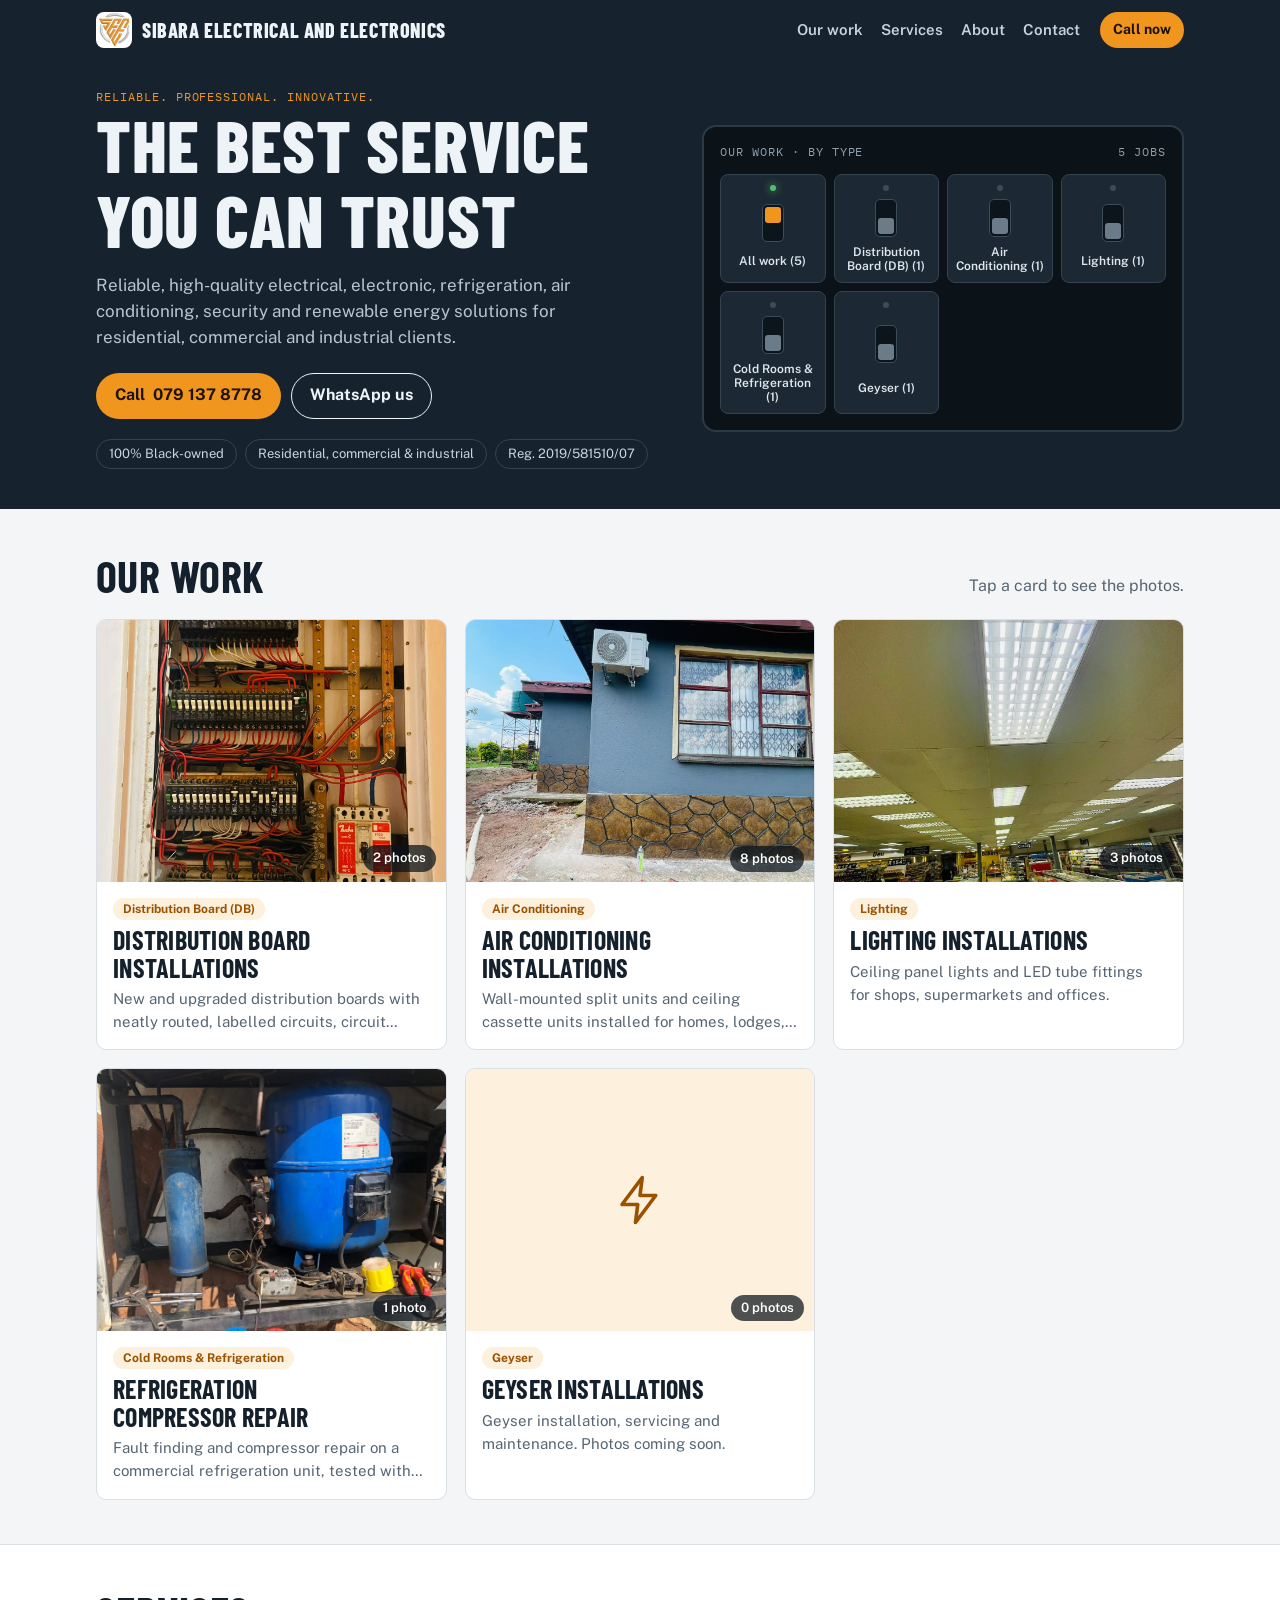
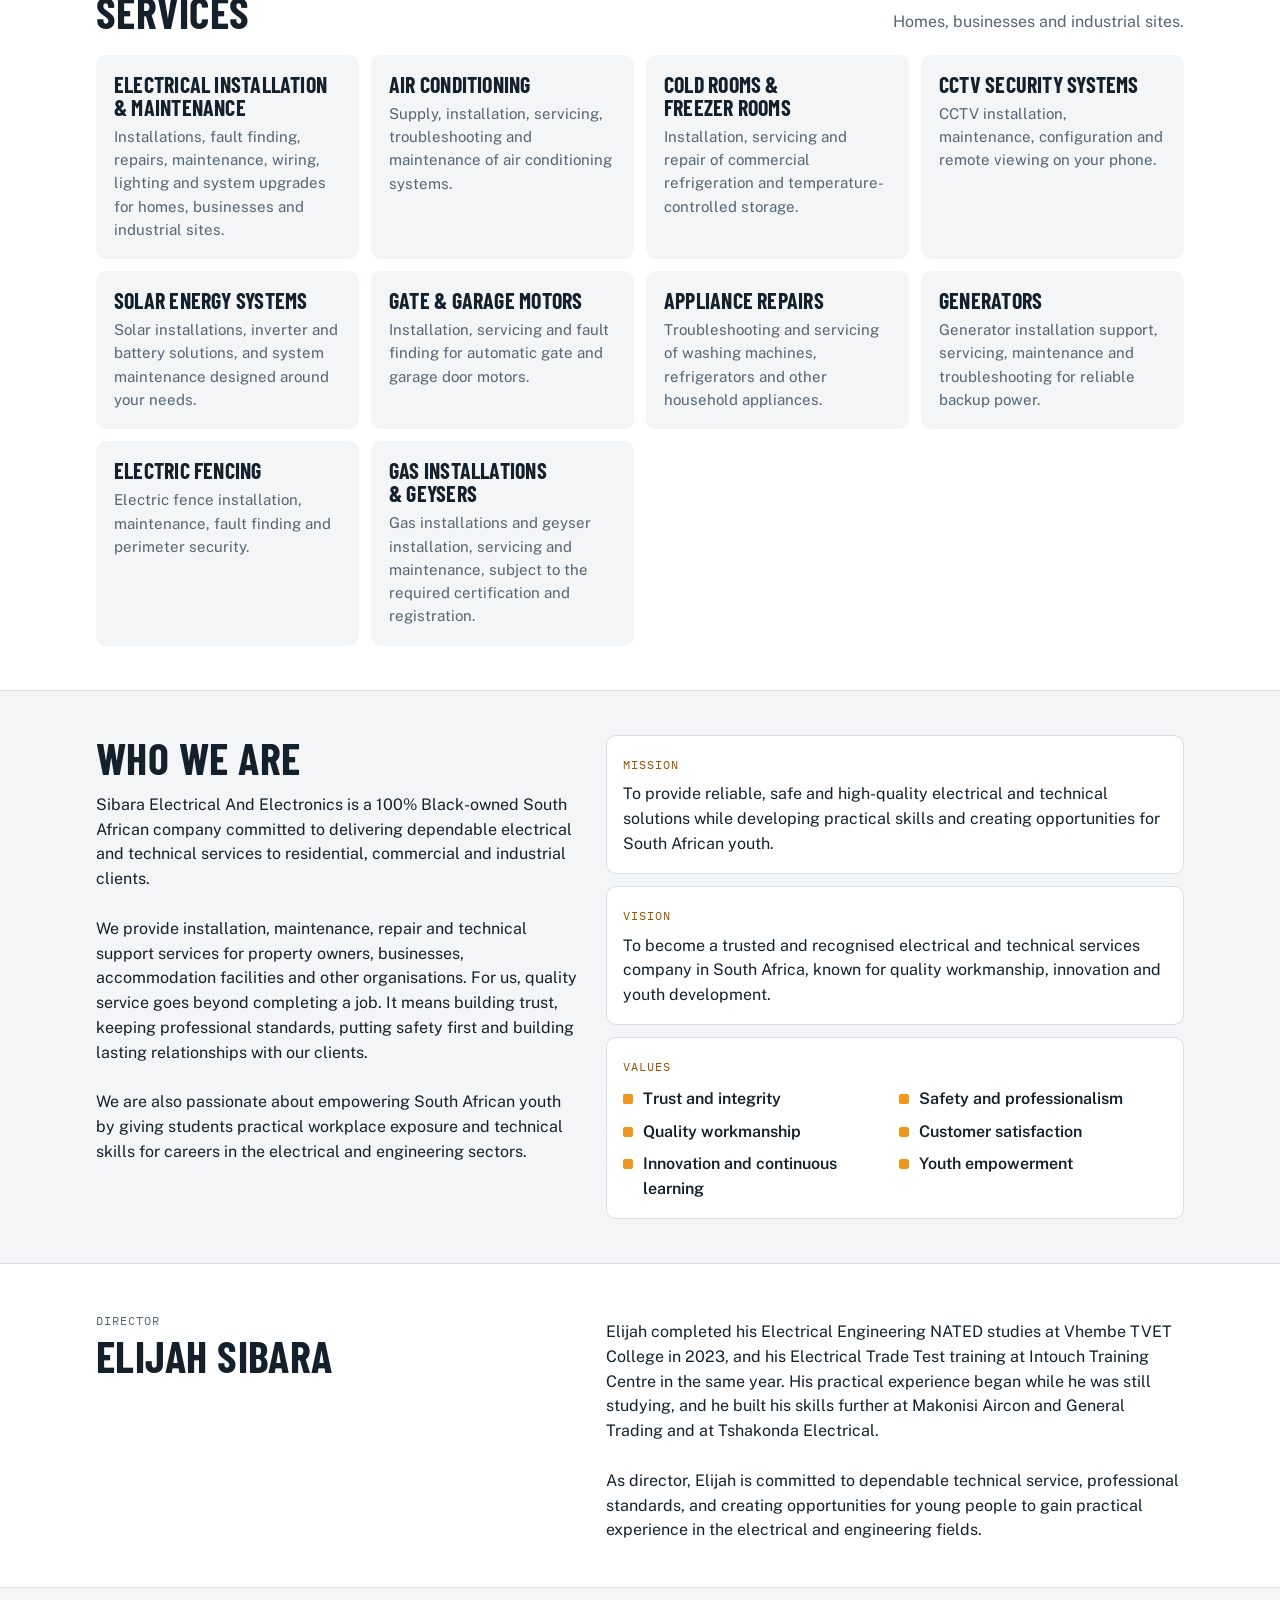
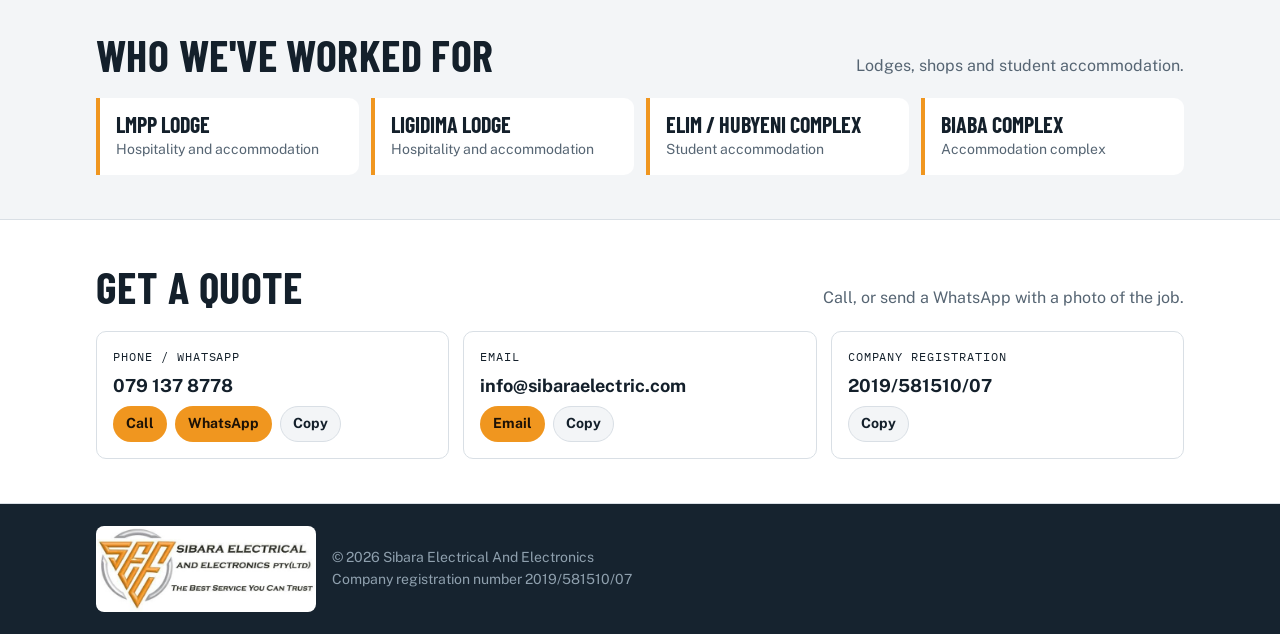
==== index.html @ 1192420d "Sibara Electrical website with phone editing via Pages CMS Co-Authored-By: Claude Opus 5.5 (1M conte" ====
<!doctype html>
<html lang="en">
<head>
<meta charset="utf-8">
<meta name="viewport" content="width=device-width,initial-scale=1,viewport-fit=cover">
<title>Sibara Electrical And Electronics</title>
<meta name="description" content="Electrical installations, air conditioning, cold rooms, CCTV, solar, gate motors, geysers and more. The best service you can trust.">
<link rel="icon" href="favicon.png">
<link rel="preconnect" href="https://fonts.googleapis.com">
<link rel="stylesheet" href="https://fonts.googleapis.com/css2?family=Barlow+Condensed:wght@600;700;800&family=Public+Sans:wght@400;500;600;700&family=IBM+Plex+Mono:wght@500&display=swap">
<link rel="stylesheet" href="site.css">
</head>
<body>
<header class="top"><div class="wrap">
  <a class="brand" href="#"><img class="emblem" src="images/emblem.png" alt="" width="36" height="36"><span data-b="name">Sibara Electrical And Electronics</span></a>
  <nav class="nav"><a href="#work">Our work</a><a href="#services">Services</a><a href="#about">About</a><a href="#contact">Contact</a></nav>
  <a class="btn btn-copper btn-sm" data-tel hidden>Call now</a>
</div></header>

<div class="hero"><div class="wrap">
  <div>
    <div class="label hero-kicker" data-b="tagline"></div>
    <h1 id="hero-title" data-b="slogan">The best service you can trust</h1>
    <p data-b="intro"></p>
    <div class="cta">
      <a class="btn btn-copper" data-tel hidden>Call <span data-b="phone"></span></a>
      <a class="btn btn-ghost" data-wa target="_blank" rel="noopener" hidden>WhatsApp us</a>
    </div>
    <ul class="chips" id="highlights"></ul>
  </div>
  <div class="board" aria-label="Filter our work by type">
    <div class="label"><span>Our work · by type</span><span id="board-count"></span></div>
    <div class="breakers" id="breakers"></div>
  </div>
</div></div>

<section class="block" id="work"><div class="wrap">
  <div class="sec-head"><h2>Our work</h2><p>Tap a card to see the photos.</p></div>
  <div class="grid" id="cards"><div class="empty">Loading our work...</div></div>
</div></section>

<section class="block alt" id="services"><div class="wrap">
  <div class="sec-head"><h2>Services</h2><p>Homes, businesses and industrial sites.</p></div>
  <div class="services" id="services-list"></div>
</div></section>

<section class="block" id="about"><div class="wrap two">
  <div>
    <h2 class="h2">Who we are</h2>
    <p class="prose" data-b="about"></p>
  </div>
  <div class="stack">
    <div class="panel"><span class="label">Mission</span><p data-b="mission"></p></div>
    <div class="panel"><span class="label">Vision</span><p data-b="vision"></p></div>
    <div class="panel"><span class="label">Values</span><ul class="checks" id="values"></ul></div>
  </div>
</div></section>

<section class="block alt" id="director"><div class="wrap two">
  <div>
    <span class="label muted" id="dir-role"></span>
    <h2 class="h2" id="dir-name"></h2>
  </div>
  <p class="prose" id="dir-bio"></p>
</div></section>

<section class="block" id="clients"><div class="wrap">
  <div class="sec-head"><h2>Who we've worked for</h2><p>Lodges, shops and student accommodation.</p></div>
  <div class="clients" id="clients-list"></div>
</div></section>

<section class="block alt" id="contact"><div class="wrap">
  <div class="sec-head"><h2>Get a quote</h2><p>Call, or send a WhatsApp with a photo of the job.</p></div>
  <div class="contact" id="contact-cards"></div>
</div></section>

<footer><div class="wrap foot">
  <img src="images/logo.jpg" alt="Sibara Electrical And Electronics (Pty) Ltd logo" class="foot-logo">
  <div>© <span id="yr"></span> <span data-b="name"></span><br><span id="reg"></span></div>
</div></footer>

<div class="callbar" hidden><a class="btn btn-copper" data-tel hidden>Call</a><a class="btn btn-ghost" data-wa target="_blank" rel="noopener" hidden>WhatsApp</a></div>

<div class="sheet" id="detail" hidden role="dialog" aria-modal="true" aria-labelledby="d-title">
  <div class="sheet-top"><div class="wrap"><h2 id="d-title"></h2><button class="x" data-close aria-label="Close">×</button></div></div>
  <div class="wrap" style="padding-top:18px">
    <span class="pill" id="d-type"></span>
    <div class="detail-desc" id="d-desc"></div>
    <div class="photos" id="d-photos"></div>
  </div>
</div>

<div class="lightbox" id="lightbox" hidden role="dialog" aria-modal="true" aria-label="Photo viewer">
  <div class="bar"><span class="label" id="lb-count"></span><button class="x" id="lb-close" aria-label="Close photo">×</button></div>
  <div class="stage" id="lb-stage"><img id="lb-img" alt=""></div>
  <div class="nav-lb"><button class="btn btn-ghost" id="lb-prev">‹ Previous</button><button class="btn btn-ghost" id="lb-next">Next ›</button></div>
</div>
<script src="site.js"></script>
</body>
</html>
---- site.css ----
/* Sibara Electrical site styles. Colours and fonts are the tokens in :root. */
/* Layout: sticky call bar, breaker-panel hero, filterable grid of work cards, full-screen sheets for each card and for the editor. */
:root{
  --bg:#f3f5f7; --surface:#ffffff; --ink:#14202b; --muted:#566573; --line:#d9dfe5;
  --panel:#16232f; --panel-ink:#eef3f7; --copper:#f0961f; --copper-ink:#1d1206; --copper-soft:#fdf0dc; --copper-text:#9a5200;
  --live:#2f8f4e; --danger:#b3261e; --shade:rgba(10,18,26,.72);
  --f-display:"Barlow Condensed","Arial Narrow",system-ui,sans-serif;
  --f-body:"Public Sans",system-ui,-apple-system,"Segoe UI",sans-serif;
  --f-mono:"IBM Plex Mono",ui-monospace,Menlo,Consolas,monospace;
  --r:10px;
}
@media (prefers-color-scheme: dark){:root:not([data-theme="light"]){
  --bg:#0f161d; --surface:#17212b; --ink:#e7edf2; --muted:#9aa8b5; --line:#2a3743;
  --panel:#0a1016; --panel-ink:#eef3f7; --copper:#f5a33a; --copper-ink:#1d1206; --copper-soft:#3a2a16; --copper-text:#f5b55c;
  --live:#4fbf73; --danger:#f2867d; --shade:rgba(0,0,0,.8); color-scheme:dark}}
:root[data-theme="dark"]{
  --bg:#0f161d; --surface:#17212b; --ink:#e7edf2; --muted:#9aa8b5; --line:#2a3743;
  --panel:#0a1016; --panel-ink:#eef3f7; --copper:#f5a33a; --copper-ink:#1d1206; --copper-soft:#3a2a16; --copper-text:#f5b55c;
  --live:#4fbf73; --danger:#f2867d; --shade:rgba(0,0,0,.8); color-scheme:dark}
*{box-sizing:border-box}
html{color-scheme:light}
body{margin:0}
img{max-width:100%}
[hidden]{display:none!important}
body{background:var(--bg);color:var(--ink);font:16px/1.55 var(--f-body)}
body::before{content:"";position:fixed;inset:0 0 auto;height:env(safe-area-inset-top,0px);z-index:30;background:var(--panel)}
.wrap{max-width:1120px;margin:0 auto;padding-left:max(16px,env(safe-area-inset-left,0px));padding-right:max(16px,env(safe-area-inset-right,0px))}
h1,h2,h3{font-family:var(--f-display);text-wrap:balance;margin:0;line-height:1.05;letter-spacing:.01em}
button,input,textarea,select{font:inherit;color:inherit}
button{cursor:pointer}
:focus-visible{outline:3px solid var(--copper);outline-offset:2px}
.btn{display:inline-flex;align-items:center;justify-content:center;gap:8px;min-height:46px;padding:0 18px;border-radius:999px;border:1.5px solid transparent;font-weight:700;text-decoration:none;white-space:nowrap}
.btn-copper{background:var(--copper);color:var(--copper-ink)}
.btn-ghost{background:transparent;border-color:currentColor}
.btn-quiet{background:var(--bg);border-color:var(--line);color:var(--ink)}
.btn-sm{min-height:36px;padding:0 12px;font-size:14px}
.btn[disabled]{opacity:.5;cursor:default}
.label{font-family:var(--f-mono);font-size:12px;letter-spacing:.08em;text-transform:uppercase}

/* top bar */
.top{position:sticky;top:env(safe-area-inset-top,0px);z-index:20;background:var(--panel);color:var(--panel-ink)}
.top .wrap{display:flex;align-items:center;gap:12px;min-height:60px}
.brand{display:flex;align-items:center;gap:10px;font-family:var(--f-display);font-weight:800;font-size:24px;text-transform:uppercase;letter-spacing:.03em;min-width:0}
.brand span{overflow:hidden;text-overflow:ellipsis;white-space:nowrap}
.brand{color:inherit;text-decoration:none;font-size:20px}
.emblem{flex:none;width:36px;height:36px;border-radius:8px;background:#fff}
.nav{display:flex;gap:18px;margin-left:auto}
.nav a{color:#c9d4dd;text-decoration:none;font-weight:600;font-size:15px}
.nav a:hover{color:var(--copper)}
.top .btn{margin-left:8px}

/* hero */
.hero{background:var(--panel);color:var(--panel-ink);padding-block:28px 40px}
.hero .wrap{display:grid;gap:28px;grid-template-columns:1.2fr 1fr;align-items:center}
.hero h1{font-size:clamp(40px,8vw,72px);font-weight:800;text-transform:uppercase}
.hero-kicker{color:var(--copper)}
.chips{list-style:none;padding:0;margin:20px 0 0;display:flex;flex-wrap:wrap;gap:8px}
.chips li{border:1px solid #33434f;border-radius:999px;padding:4px 12px;font-size:13px;color:#c9d4dd}
.hero p{max-width:52ch;color:#b9c6d1;margin:14px 0 22px;font-size:17px}
.cta{display:flex;flex-wrap:wrap;gap:10px}
.cta .btn-ghost{color:var(--panel-ink)}
.contact-line{margin-top:16px;display:flex;flex-wrap:wrap;gap:8px 18px;color:#b9c6d1;font-size:15px}
.contact-line b{color:var(--panel-ink);font-weight:600;user-select:all}
/* breaker strip: the filter control */
.board{background:#0b1218;border:2px solid #2b3a47;border-radius:14px;padding:16px;min-width:0}
.board .label{color:#8fa0ae;display:flex;justify-content:space-between;margin-bottom:12px}
.breakers{display:grid;grid-template-columns:repeat(auto-fill,minmax(84px,1fr));gap:8px}
.breaker{background:#1c2833;border:1px solid #33434f;border-radius:8px;padding:10px 6px 8px;color:#dfe7ee;text-align:center;display:grid;gap:8px;justify-items:center;min-width:0}
.breaker .toggle{width:22px;height:38px;border-radius:5px;background:#0d151c;position:relative;border:1px solid #3c4d5a}
.breaker .toggle::after{content:"";position:absolute;left:2px;right:2px;height:16px;border-radius:3px;background:#6b7b88;bottom:2px;transition:bottom .15s}
.breaker[aria-pressed="true"] .toggle::after{bottom:18px;background:var(--copper)}
.breaker small{font-size:12px;line-height:1.2;font-weight:600;overflow-wrap:anywhere}
.breaker .dot{width:6px;height:6px;border-radius:50%;background:#3c4d5a}
.breaker[aria-pressed="true"] .dot{background:#4fbf73;box-shadow:0 0 8px #4fbf73}

/* sections */
section.block{padding-block:44px}
.sec-head{display:flex;flex-wrap:wrap;align-items:end;justify-content:space-between;gap:10px;margin-bottom:20px}
.sec-head h2{font-size:clamp(32px,5vw,44px);text-transform:uppercase}
.sec-head p{margin:0;color:var(--muted)}
.grid{display:grid;grid-template-columns:repeat(auto-fill,minmax(260px,1fr));gap:18px}
.card{background:var(--surface);border:1px solid var(--line);border-radius:var(--r);overflow:hidden;display:flex;flex-direction:column;text-align:left;padding:0;color:inherit;transition:transform .15s,box-shadow .15s}
.card:hover{transform:translateY(-2px);box-shadow:0 10px 24px rgba(0,0,0,.12)}
.thumb{aspect-ratio:4/3;width:100%;max-width:100%;background:var(--copper-soft);position:relative;overflow:hidden}
.thumb img{width:100%;height:100%;object-fit:cover;display:block}
.thumb .ph{position:absolute;inset:0;display:grid;place-items:center;color:var(--copper-text)}
.count{position:absolute;right:10px;bottom:10px;background:var(--shade);color:#fff;border-radius:999px;padding:3px 10px;font-size:13px;font-weight:600}
.card-body{padding:16px;display:grid;gap:6px;min-width:0}
.pill{justify-self:start;background:var(--copper-soft);color:var(--copper-text);border-radius:999px;padding:2px 10px;font-size:12px;font-weight:700}
.card h3{font-size:26px;text-transform:uppercase}
.card p{margin:0;color:var(--muted);font-size:15px;display:-webkit-box;-webkit-line-clamp:2;-webkit-box-orient:vertical;overflow:hidden}
.empty{border:2px dashed var(--line);border-radius:var(--r);padding:28px;text-align:center;color:var(--muted)}

.alt{background:var(--surface);border-block:1px solid var(--line)}
.two{display:grid;grid-template-columns:1fr 1.2fr;gap:28px;align-items:start}
.h2{font-size:clamp(32px,5vw,44px);text-transform:uppercase}
.prose{max-width:62ch;margin:12px 0 0;white-space:pre-line}
.muted{color:var(--muted)}
.stack{display:grid;gap:12px}
.panel{background:var(--surface);border:1px solid var(--line);border-radius:var(--r);padding:16px}
.panel p{margin:6px 0 0}
.panel .label{color:var(--copper-text)}
.checks{list-style:none;padding:0;margin:8px 0 0;display:grid;grid-template-columns:repeat(auto-fit,minmax(200px,1fr));gap:8px}
.checks li{display:flex;gap:10px;align-items:flex-start;font-weight:600}
.checks li::before{content:"";flex:none;width:10px;height:10px;margin-top:7px;border-radius:2px;background:var(--copper)}
.services{display:grid;grid-template-columns:repeat(auto-fill,minmax(250px,1fr));gap:12px}
.svc{background:var(--bg);border-radius:var(--r);padding:18px;display:grid;gap:6px;align-content:start}
.svc h3{font-size:22px;text-transform:uppercase}
.svc p{margin:0;color:var(--muted);font-size:15px}
.svc .label{color:var(--copper-text)}
.clients{display:grid;grid-template-columns:repeat(auto-fill,minmax(220px,1fr));gap:12px}
.client{border-left:4px solid var(--copper);background:var(--surface);padding:14px 16px;border-radius:0 var(--r) var(--r) 0}
.client b{display:block;font-family:var(--f-display);font-size:22px;text-transform:uppercase;line-height:1.1}
.client span{color:var(--muted);font-size:14px}
.foot{display:flex;flex-wrap:wrap;align-items:center;gap:16px}
.foot-logo{width:220px;border-radius:8px;background:#fff}
.contact{display:grid;grid-template-columns:repeat(auto-fit,minmax(220px,1fr));gap:14px}
.ci{background:var(--surface);border:1px solid var(--line);border-radius:var(--r);padding:16px;display:grid;gap:6px;min-width:0}
.ci .v{font-weight:700;font-size:18px;overflow-wrap:anywhere;user-select:all}
.ci .row{display:flex;gap:8px;flex-wrap:wrap}
footer{background:var(--panel);color:#8fa0ae;padding-block:22px;font-size:14px}
.callbar{position:fixed;left:0;right:0;bottom:0;z-index:25;display:none;gap:8px;background:var(--panel);padding:10px max(16px,env(safe-area-inset-right,0px)) calc(10px + env(safe-area-inset-bottom,0px)) max(16px,env(safe-area-inset-left,0px))}
.callbar .btn{flex:1}
.callbar .btn-ghost{color:var(--panel-ink)}

/* sheets */
.sheet{position:fixed;inset:0;z-index:40;background:var(--bg);overflow-y:auto;overscroll-behavior:contain;padding-bottom:calc(90px + env(safe-area-inset-bottom,0px))}
.sheet-top{position:sticky;top:0;z-index:2;background:var(--panel);color:var(--panel-ink);padding-top:env(safe-area-inset-top,0px)}
.sheet-top .wrap{display:flex;align-items:center;gap:10px;min-height:58px}
.sheet-top h2{font-size:24px;text-transform:uppercase;min-width:0;overflow:hidden;text-overflow:ellipsis;white-space:nowrap;flex:1}
.x{flex:none;width:42px;height:42px;border-radius:50%;border:1px solid #3c4d5a;background:transparent;color:var(--panel-ink);font-size:22px;line-height:1}
.detail-desc{white-space:pre-line;max-width:65ch;margin:14px 0 22px}
.photos{display:grid;grid-template-columns:repeat(auto-fill,minmax(150px,1fr));gap:8px}
.photos button{padding:0;border:0;border-radius:8px;overflow:hidden;aspect-ratio:1;background:var(--copper-soft)}
.photos img{width:100%;height:100%;object-fit:cover;display:block}
.lightbox{position:fixed;inset:0;z-index:60;background:#05090c;display:grid;grid-template-rows:auto 1fr auto;color:#fff}
.lightbox .bar{display:flex;align-items:center;justify-content:space-between;padding:calc(10px + env(safe-area-inset-top,0px)) max(16px,env(safe-area-inset-right,0px)) 10px max(16px,env(safe-area-inset-left,0px))}
.lightbox .stage{display:grid;place-items:center;min-height:0;padding:0 8px;touch-action:pan-y}
.lightbox img{max-height:100%;max-width:100%;object-fit:contain}
.lightbox .nav-lb{display:flex;justify-content:center;gap:12px;padding:10px 16px calc(14px + env(safe-area-inset-bottom,0px))}
.lightbox .x{border-color:#555;color:#fff}
.lightbox .btn-ghost{color:#fff}

@media (max-width:760px){
  .hero .wrap,.two{grid-template-columns:1fr}
  .nav{display:none}
  .top .btn{display:none}
  .callbar{display:flex}
  body{padding-bottom:70px}
  .hero{padding-block:22px 30px}
}
@media (prefers-reduced-motion:reduce){*{transition:none!important}}
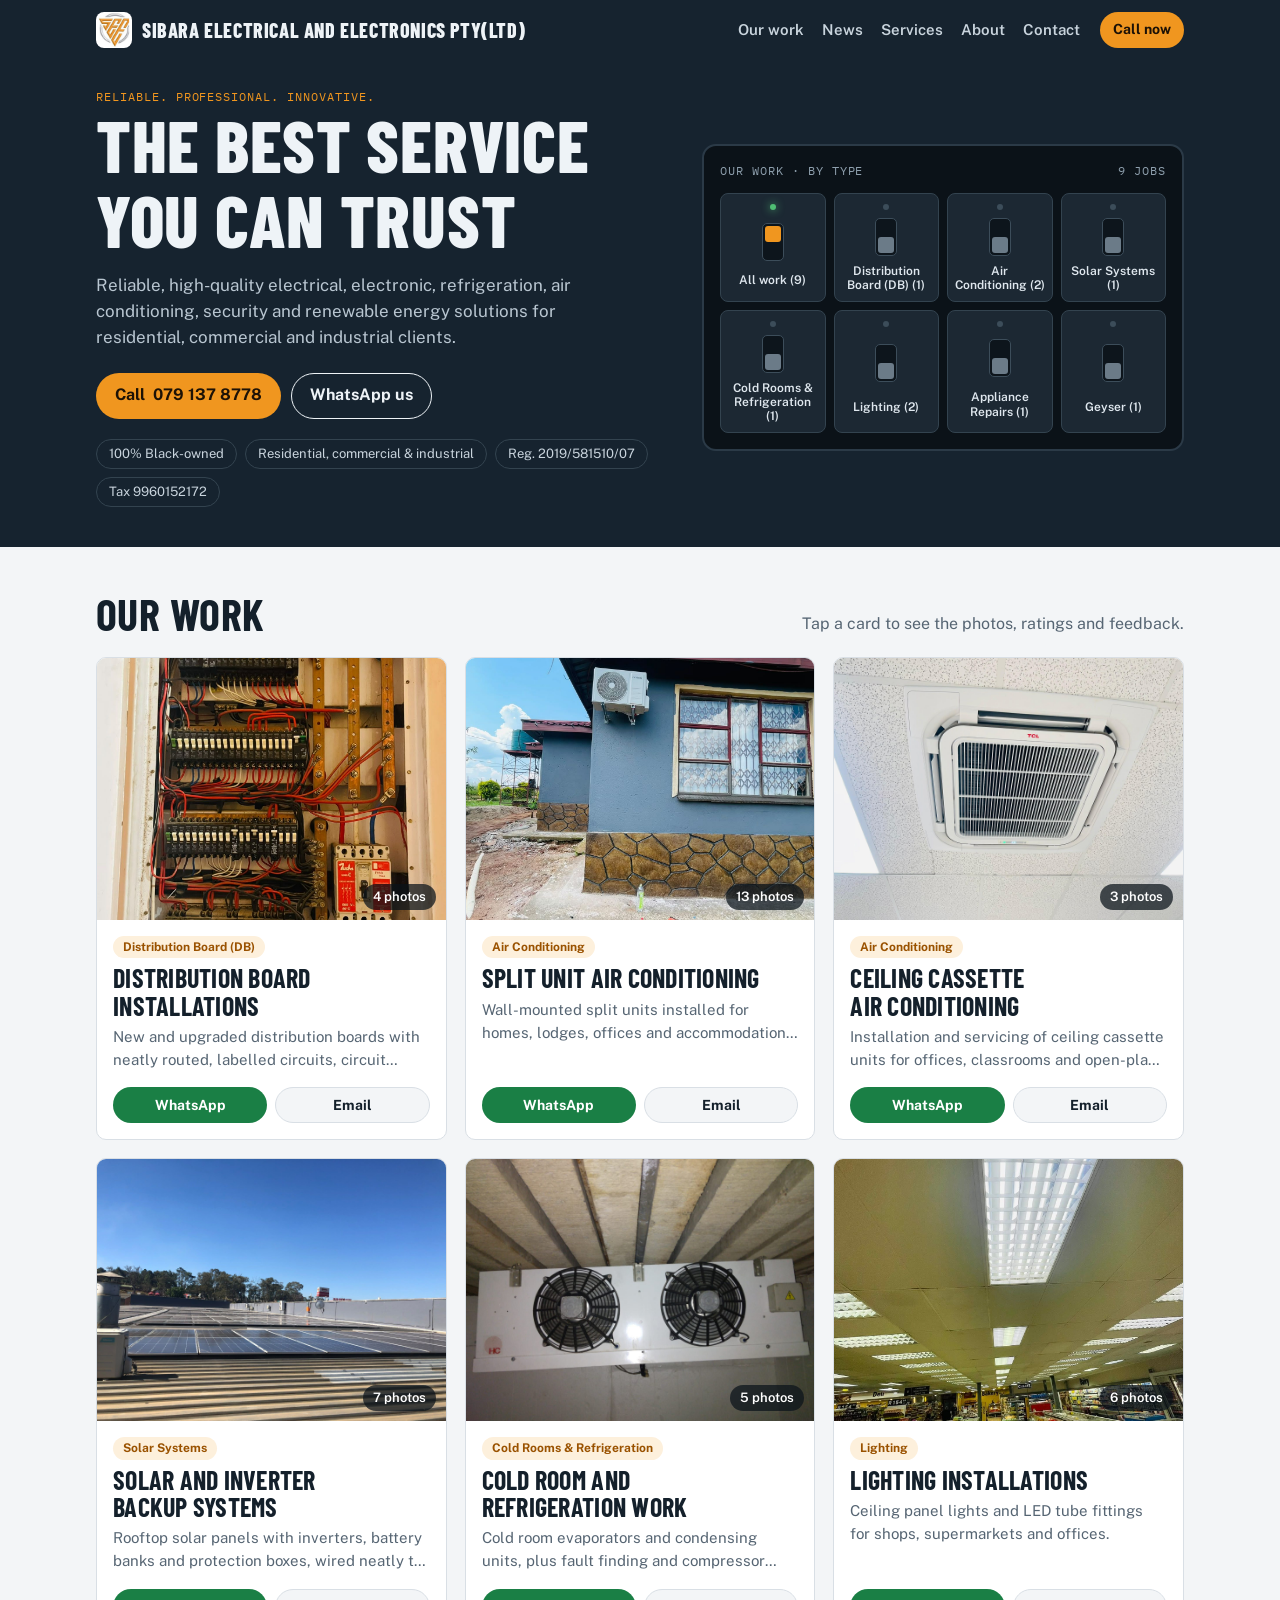
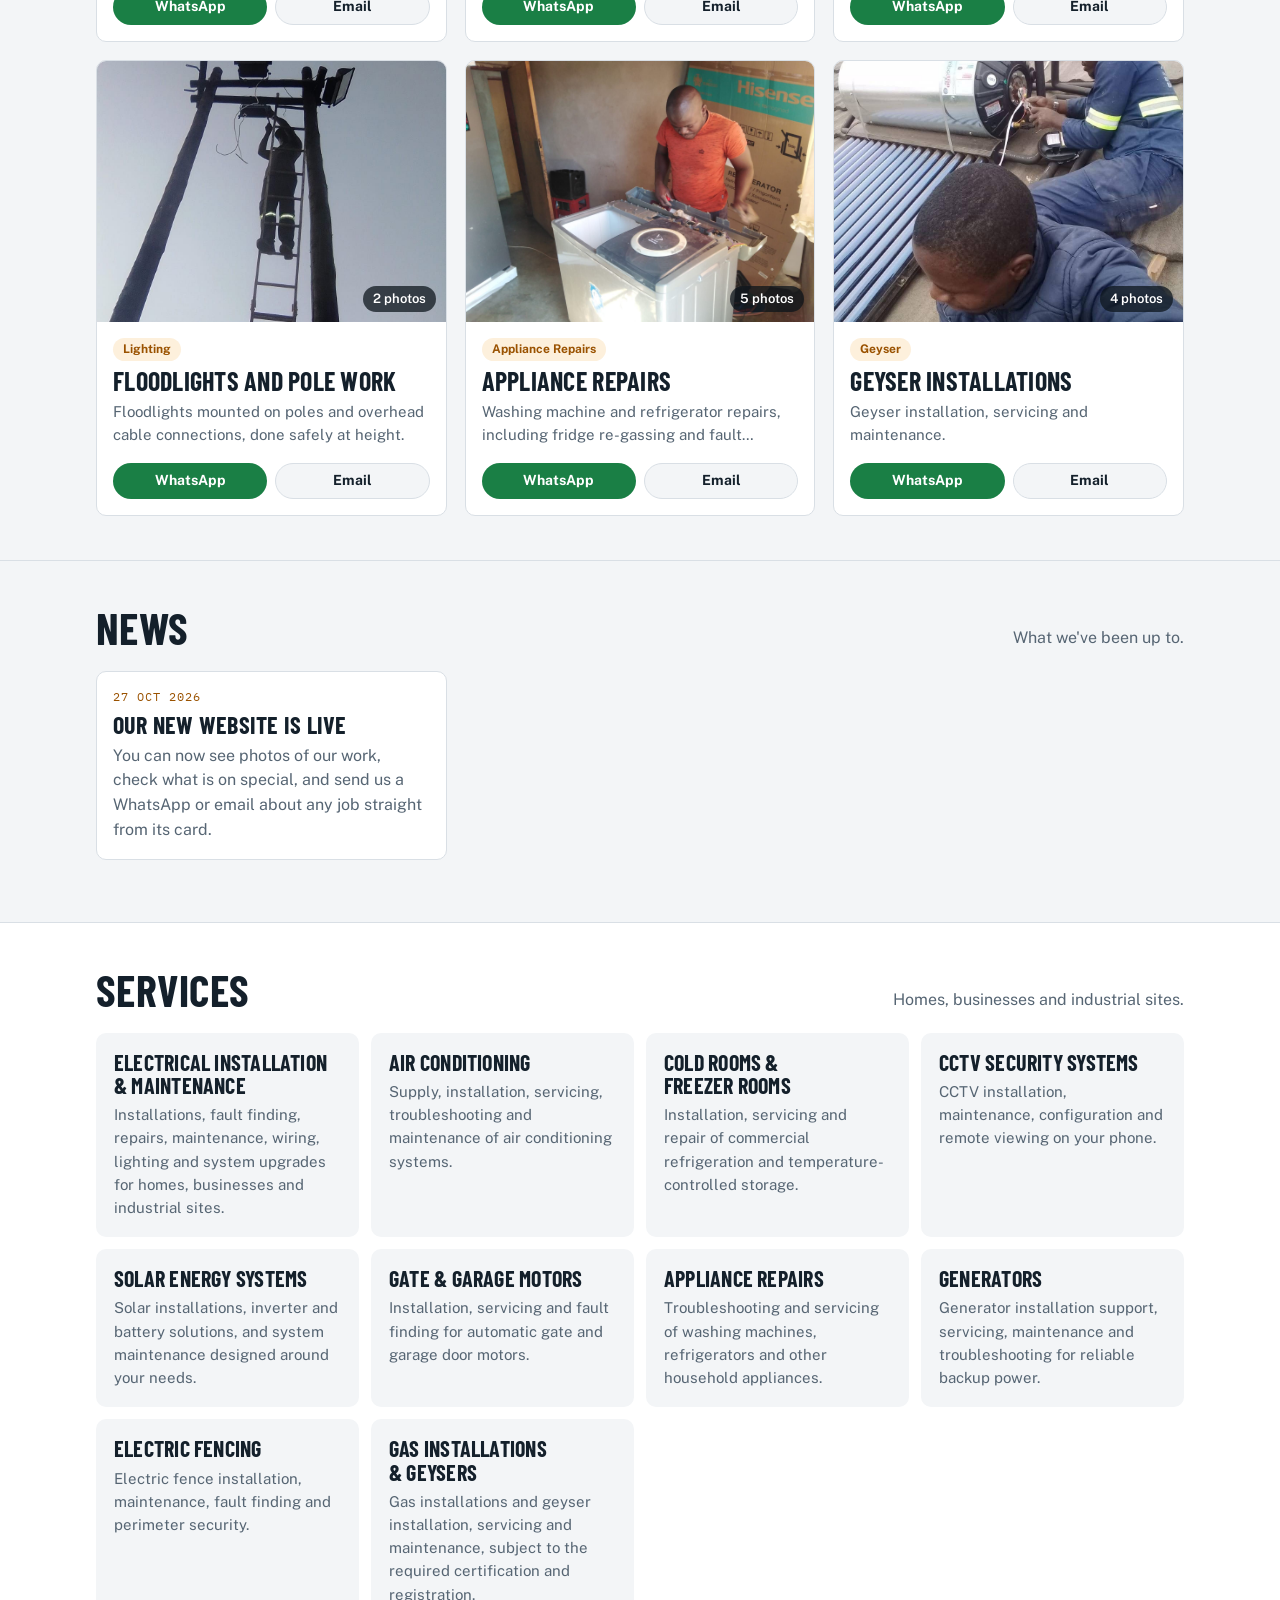
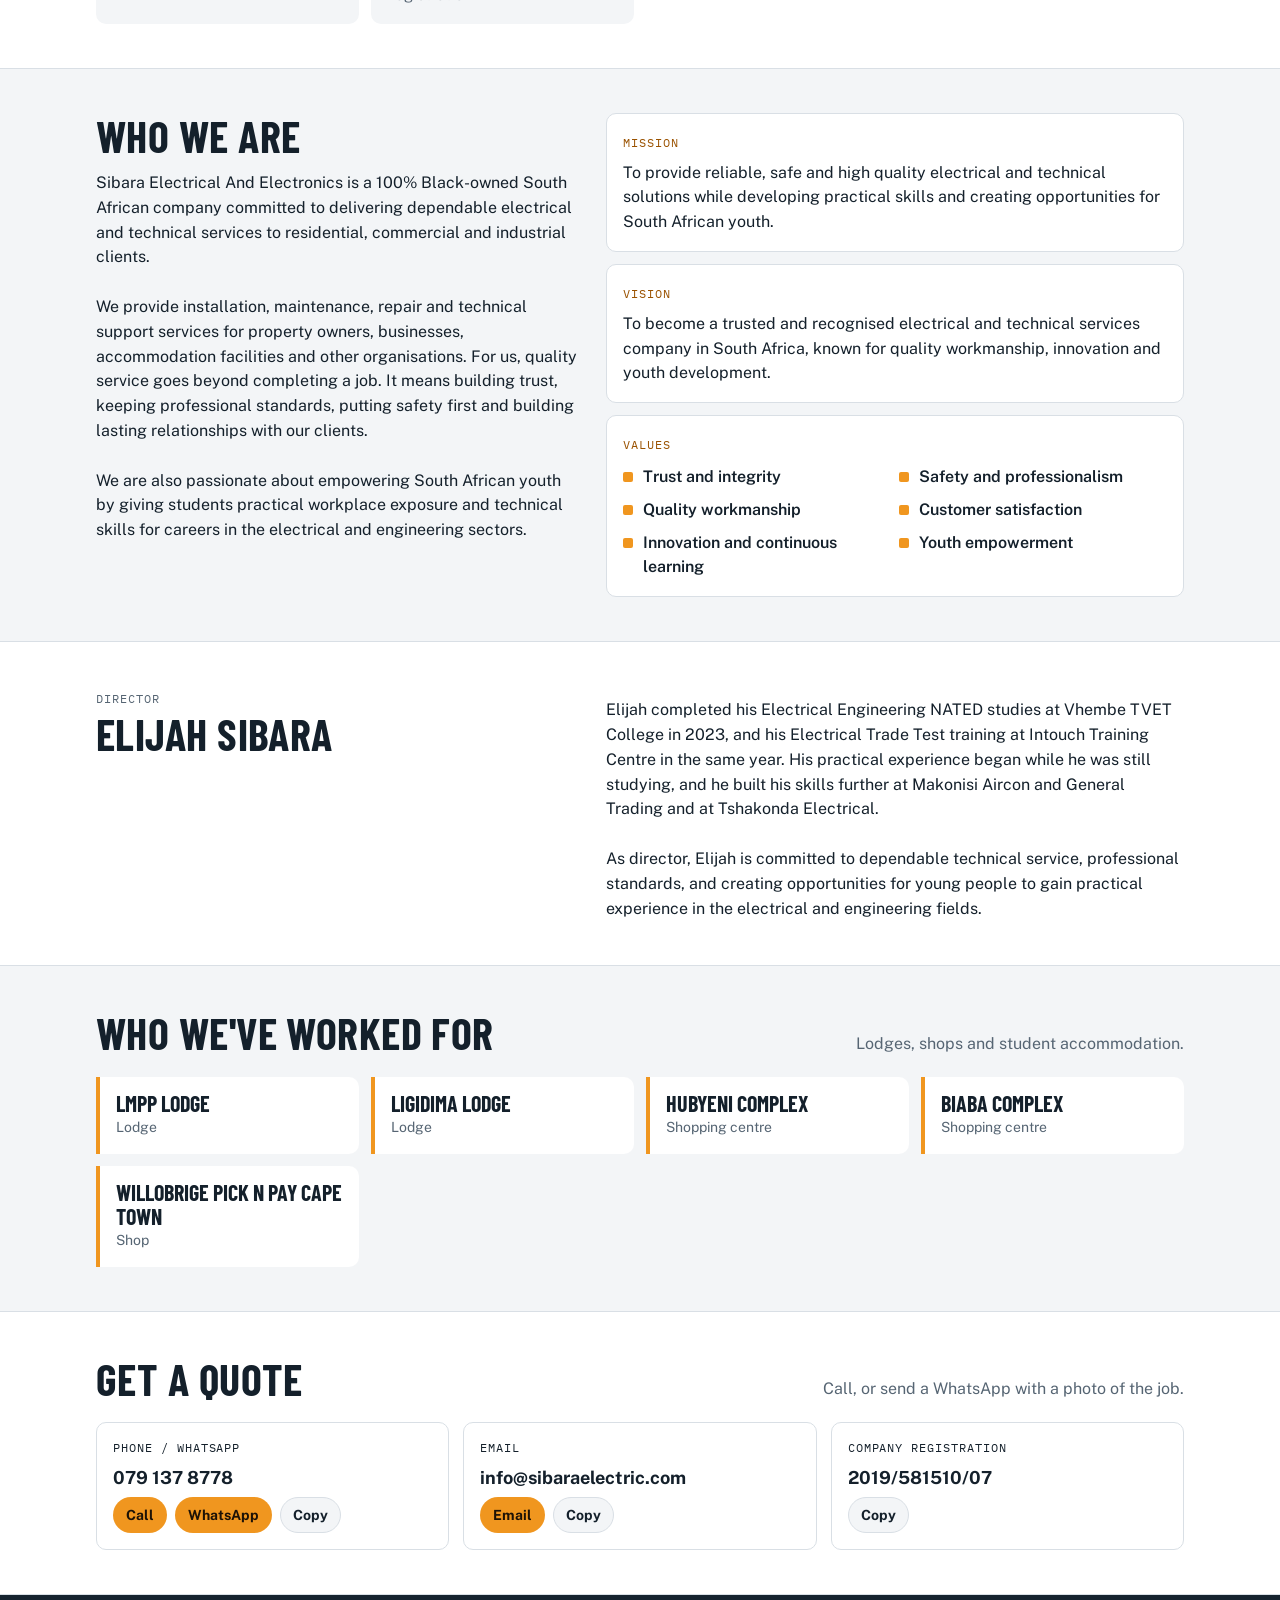
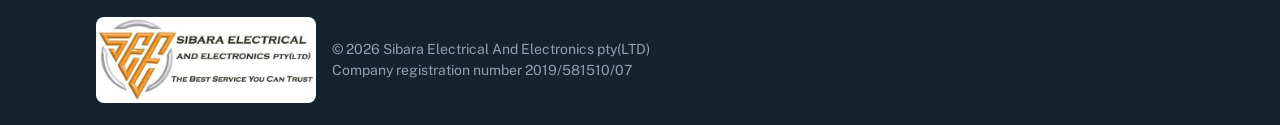
==== commit 52016c75: "Add specials, news, per-card ratings and feedback, and per-card WhatsApp/email buttons Specials and " ====
--- a/index.html
+++ b/index.html
@@ -13,7 +13,7 @@
 <body>
 <header class="top"><div class="wrap">
   <a class="brand" href="#"><img class="emblem" src="images/emblem.png" alt="" width="36" height="36"><span data-b="name">Sibara Electrical And Electronics</span></a>
-  <nav class="nav"><a href="#work">Our work</a><a href="#services">Services</a><a href="#about">About</a><a href="#contact">Contact</a></nav>
+  <nav class="nav"><a href="#specials" data-nav="specials" hidden>Specials</a><a href="#work">Our work</a><a href="#news" data-nav="news" hidden>News</a><a href="#services">Services</a><a href="#about">About</a><a href="#contact">Contact</a></nav>
   <a class="btn btn-copper btn-sm" data-tel hidden>Call now</a>
 </div></header>
 
@@ -34,9 +34,20 @@
   </div>
 </div></div>
 
+<section class="block specials" id="specials" hidden><div class="wrap">
+  <div class="sec-head"><h2>On special</h2><p>Limited time. Message us to book.</p></div>
+  <div class="grid" id="specials-list"></div>
+</div></section>
+
 <section class="block" id="work"><div class="wrap">
-  <div class="sec-head"><h2>Our work</h2><p>Tap a card to see the photos.</p></div>
+  <div class="sec-head"><h2>Our work</h2><p>Tap a card to see the photos, ratings and feedback.</p></div>
   <div class="grid" id="cards"><div class="empty">Loading our work...</div></div>
+</div></section>
+
+<section class="block news-block" id="news" hidden><div class="wrap">
+  <div class="sec-head"><h2>News</h2><p>What we've been up to.</p></div>
+  <div class="news" id="news-list"></div>
+  <button class="btn btn-quiet" id="news-more" type="button" hidden>Show older news</button>
 </div></section>
 
 <section class="block alt" id="services"><div class="wrap">
@@ -86,7 +97,22 @@
   <div class="wrap" style="padding-top:18px">
     <span class="pill" id="d-type"></span>
     <div class="detail-desc" id="d-desc"></div>
+    <div class="ask" id="d-ask"></div>
     <div class="photos" id="d-photos"></div>
+    <div class="reviews" id="d-reviews" hidden>
+      <div class="rev-head"><h3>Ratings &amp; feedback</h3><span class="stars-sum" id="d-avg"></span></div>
+      <form class="rev-form" id="rev-form" novalidate>
+        <fieldset class="rate">
+          <legend>Rate this work</legend>
+          <div class="rate-stars" id="rate-stars"></div>
+        </fieldset>
+        <label><span>Your name <span class="muted">(optional)</span></span><input name="name" maxlength="60" autocomplete="name"></label>
+        <label><span>Feedback <span class="muted">(optional)</span></span><textarea name="comment" maxlength="600" rows="3"></textarea></label>
+        <label class="hp" aria-hidden="true">Website<input name="website" tabindex="-1" autocomplete="off"></label>
+        <div class="row"><button class="btn btn-copper" type="submit">Send rating</button><span class="rev-msg" id="rev-msg" role="status"></span></div>
+      </form>
+      <div class="rev-list" id="rev-list"></div>
+    </div>
   </div>
 </div>
 
--- a/site.css
+++ b/site.css
@@ -3,7 +3,7 @@
 :root{
   --bg:#f3f5f7; --surface:#ffffff; --ink:#14202b; --muted:#566573; --line:#d9dfe5;
   --panel:#16232f; --panel-ink:#eef3f7; --copper:#f0961f; --copper-ink:#1d1206; --copper-soft:#fdf0dc; --copper-text:#9a5200;
-  --live:#2f8f4e; --danger:#b3261e; --shade:rgba(10,18,26,.72);
+  --live:#2f8f4e; --danger:#b3261e; --shade:rgba(10,18,26,.72); --wa:#1a7f45; --star-off:#cfd6dc;
   --f-display:"Barlow Condensed","Arial Narrow",system-ui,sans-serif;
   --f-body:"Public Sans",system-ui,-apple-system,"Segoe UI",sans-serif;
   --f-mono:"IBM Plex Mono",ui-monospace,Menlo,Consolas,monospace;
@@ -12,11 +12,11 @@
 @media (prefers-color-scheme: dark){:root:not([data-theme="light"]){
   --bg:#0f161d; --surface:#17212b; --ink:#e7edf2; --muted:#9aa8b5; --line:#2a3743;
   --panel:#0a1016; --panel-ink:#eef3f7; --copper:#f5a33a; --copper-ink:#1d1206; --copper-soft:#3a2a16; --copper-text:#f5b55c;
-  --live:#4fbf73; --danger:#f2867d; --shade:rgba(0,0,0,.8); color-scheme:dark}}
+  --live:#4fbf73; --danger:#f2867d; --shade:rgba(0,0,0,.8); --wa:#1f8a4c; --star-off:#3a4753; color-scheme:dark}}
 :root[data-theme="dark"]{
   --bg:#0f161d; --surface:#17212b; --ink:#e7edf2; --muted:#9aa8b5; --line:#2a3743;
   --panel:#0a1016; --panel-ink:#eef3f7; --copper:#f5a33a; --copper-ink:#1d1206; --copper-soft:#3a2a16; --copper-text:#f5b55c;
-  --live:#4fbf73; --danger:#f2867d; --shade:rgba(0,0,0,.8); color-scheme:dark}
+  --live:#4fbf73; --danger:#f2867d; --shade:rgba(0,0,0,.8); --wa:#1f8a4c; --star-off:#3a4753; color-scheme:dark}
 *{box-sizing:border-box}
 html{color-scheme:light}
 body{margin:0}
@@ -79,7 +79,13 @@
 .sec-head h2{font-size:clamp(32px,5vw,44px);text-transform:uppercase}
 .sec-head p{margin:0;color:var(--muted)}
 .grid{display:grid;grid-template-columns:repeat(auto-fill,minmax(260px,1fr));gap:18px}
-.card{background:var(--surface);border:1px solid var(--line);border-radius:var(--r);overflow:hidden;display:flex;flex-direction:column;text-align:left;padding:0;color:inherit;transition:transform .15s,box-shadow .15s}
+.card{background:var(--surface);border:1px solid var(--line);border-radius:var(--r);overflow:hidden;display:flex;flex-direction:column;min-width:0;transition:transform .15s,box-shadow .15s}
+.card-open{display:flex;flex-direction:column;flex:1;text-align:left;padding:0;border:0;background:none;color:inherit;width:100%}
+.card-actions{display:flex;flex-wrap:wrap;align-items:center;gap:8px;padding:0 16px 16px;margin-top:auto}
+.card-actions .btn{flex:1}
+.ask .card-actions{padding:0;margin:0 0 22px;max-width:480px}
+.ask .card-actions .muted{flex-basis:100%;font-size:14px}
+.btn-wa{background:var(--wa);color:#fff}
 .card:hover{transform:translateY(-2px);box-shadow:0 10px 24px rgba(0,0,0,.12)}
 .thumb{aspect-ratio:4/3;width:100%;max-width:100%;background:var(--copper-soft);position:relative;overflow:hidden}
 .thumb img{width:100%;height:100%;object-fit:cover;display:block}
@@ -89,6 +95,49 @@
 .pill{justify-self:start;background:var(--copper-soft);color:var(--copper-text);border-radius:999px;padding:2px 10px;font-size:12px;font-weight:700}
 .card h3{font-size:26px;text-transform:uppercase}
 .card p{margin:0;color:var(--muted);font-size:15px;display:-webkit-box;-webkit-line-clamp:2;-webkit-box-orient:vertical;overflow:hidden}
+.card .rating{display:flex;align-items:center;gap:8px;font-size:14px;color:var(--muted);font-weight:600}
+.stars{position:relative;display:inline-block;font-size:16px;line-height:1;letter-spacing:2px;color:var(--star-off);white-space:nowrap}
+.stars::before{content:"★★★★★"}
+.stars::after{content:"★★★★★";position:absolute;left:0;top:0;width:var(--p,0%);overflow:hidden;color:var(--copper)}
+
+/* specials and news */
+.specials{background:var(--copper-soft);border-bottom:1px solid var(--line)}
+.special .card-body p.full{-webkit-line-clamp:unset;display:block;white-space:pre-line}
+.price{position:absolute;left:10px;top:10px;background:var(--copper);color:var(--copper-ink);font-family:var(--f-display);font-weight:800;font-size:24px;line-height:1;padding:6px 12px;border-radius:8px;text-transform:uppercase}
+.price.inline{position:static;justify-self:start}
+.ends{color:var(--copper-text)}
+.thumb-btn{display:block;width:100%;height:100%;padding:0;border:0;background:none}
+.news-block{border-top:1px solid var(--line)}
+.news{display:grid;grid-template-columns:repeat(auto-fill,minmax(300px,1fr));gap:18px;margin-bottom:18px}
+.news-item{background:var(--surface);border:1px solid var(--line);border-radius:var(--r);overflow:hidden;display:flex;flex-direction:column;min-width:0}
+.news-item .thumb{aspect-ratio:16/9}
+.news-body{padding:16px;display:grid;gap:6px}
+.news-body time{color:var(--copper-text)}
+.news-body h3{font-size:24px;text-transform:uppercase}
+.news-body p{margin:0;white-space:pre-line;color:var(--muted)}
+
+/* ratings and feedback in the detail sheet */
+.reviews{margin-top:28px;border-top:1px solid var(--line);padding-top:20px;max-width:720px}
+.rev-head{display:flex;flex-wrap:wrap;align-items:center;gap:8px 14px;margin-bottom:14px}
+.rev-head h3{font-size:28px;text-transform:uppercase}
+.stars-sum{display:flex;align-items:center;gap:8px;color:var(--muted);font-weight:600}
+.rev-form{background:var(--surface);border:1px solid var(--line);border-radius:var(--r);padding:16px;display:grid;gap:12px;margin-bottom:18px}
+.rev-form label{display:grid;gap:4px;font-weight:600;font-size:15px}
+.rev-form input,.rev-form textarea{width:100%;border:1px solid var(--line);border-radius:8px;padding:10px 12px;background:var(--bg);font-size:16px}
+.rev-form .row{display:flex;flex-wrap:wrap;align-items:center;gap:12px}
+.rate{border:0;margin:0;padding:0}
+.rate legend{font-weight:600;font-size:15px;padding:0;margin-bottom:4px}
+.rate-stars{display:flex;gap:4px}
+.star{width:48px;height:48px;border:0;background:none;font-size:36px;line-height:1;color:var(--star-off);padding:0}
+.star[aria-pressed="true"]{color:var(--copper)}
+.rev-msg{color:var(--muted);font-size:14px}
+.hp{position:absolute!important;left:-9999px;width:1px;height:1px;overflow:hidden}
+.rev-list{display:grid;gap:10px}
+.rev{background:var(--surface);border:1px solid var(--line);border-radius:var(--r);padding:12px 14px}
+.rev-top{display:flex;flex-wrap:wrap;align-items:center;gap:6px 10px;font-size:15px}
+.rev-top .stars{font-size:14px}
+.rev-top .muted{font-size:13px}
+.rev p{margin:6px 0 0;white-space:pre-line;overflow-wrap:anywhere}
 .empty{border:2px dashed var(--line);border-radius:var(--r);padding:28px;text-align:center;color:var(--muted)}
 
 .alt{background:var(--surface);border-block:1px solid var(--line)}
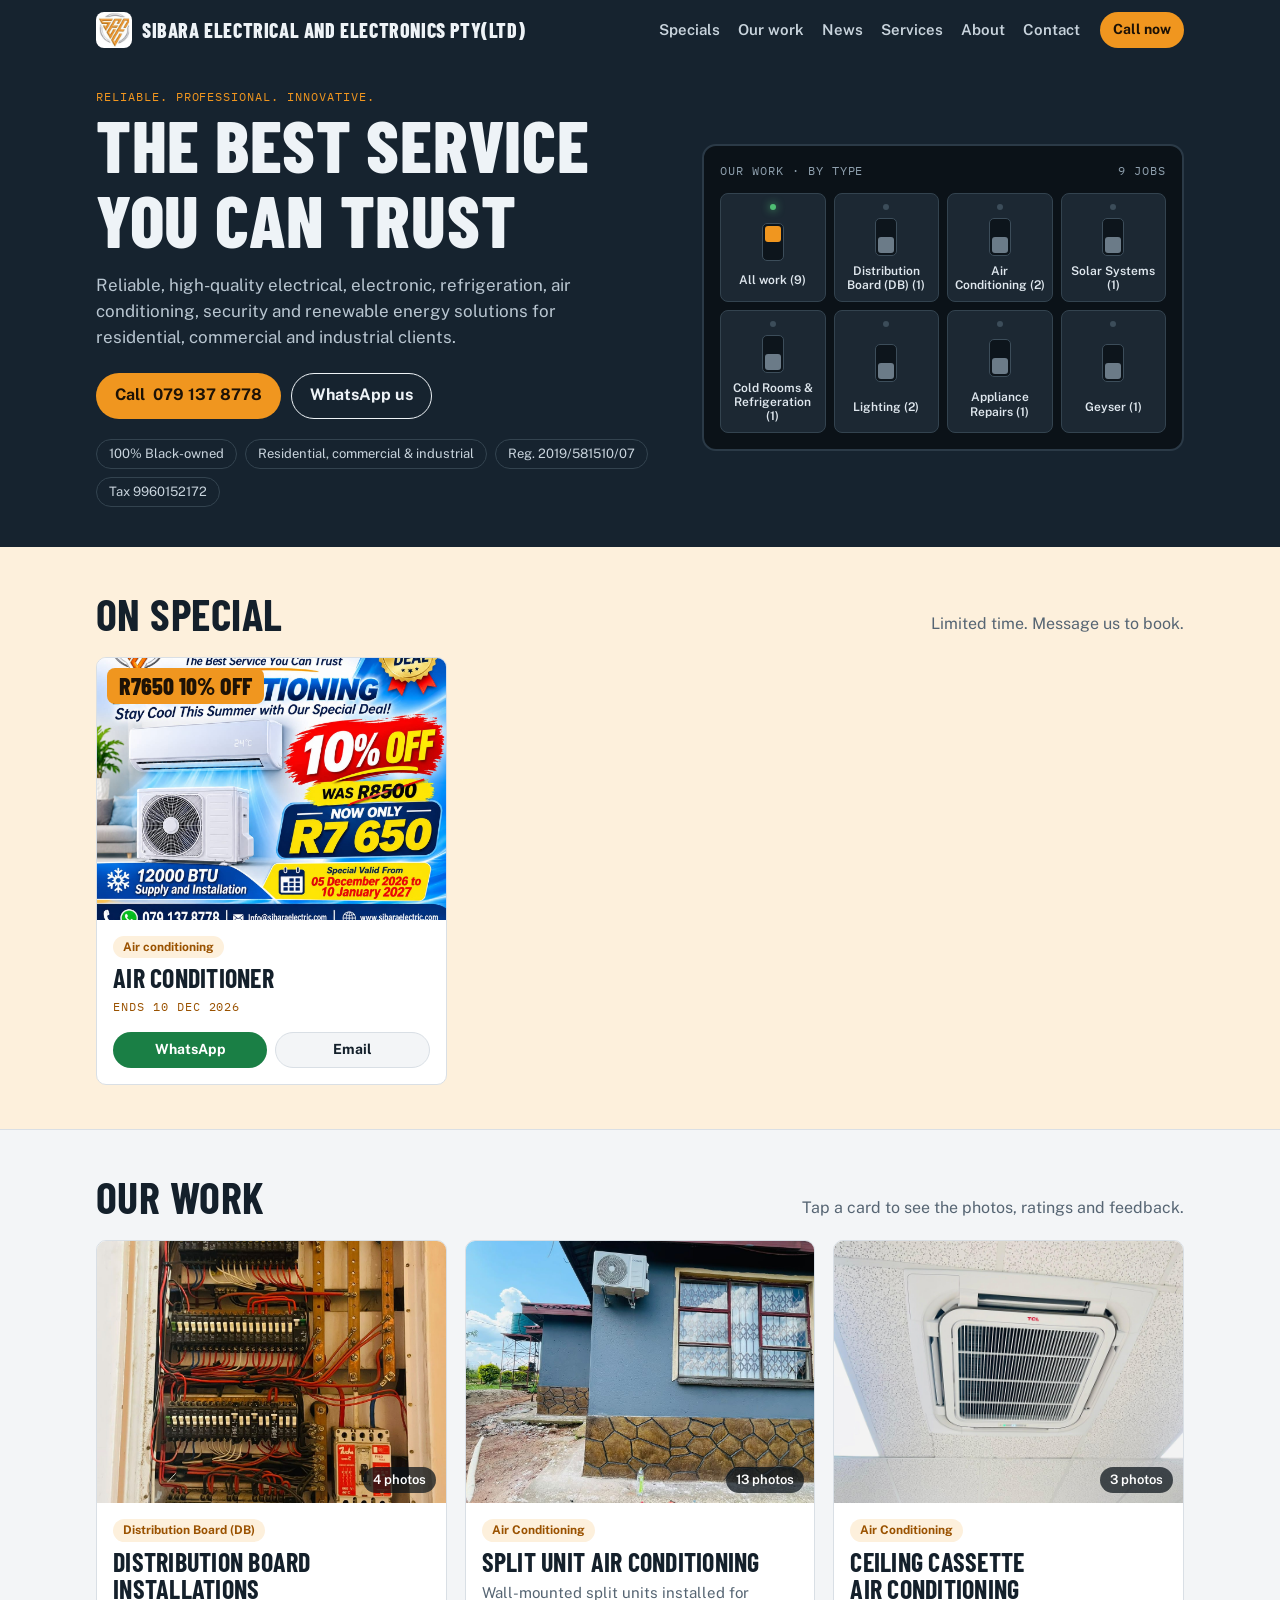
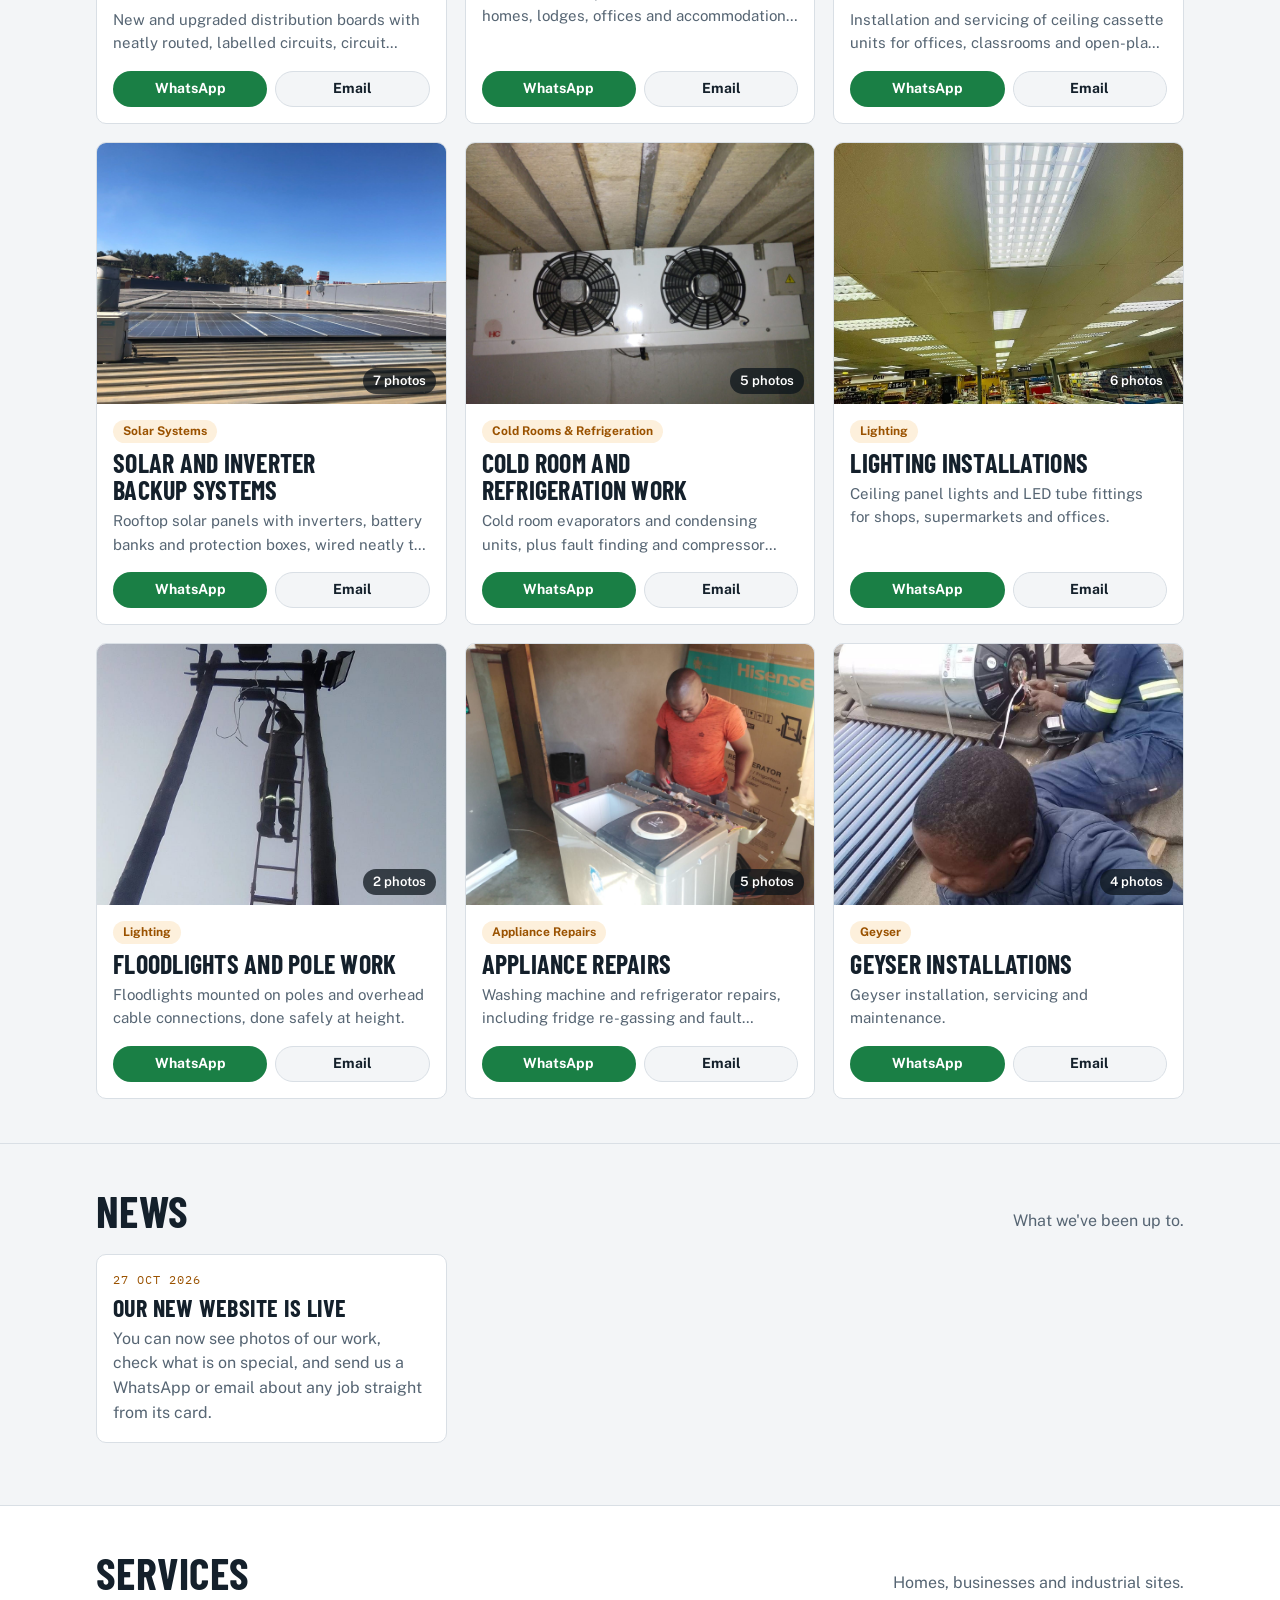
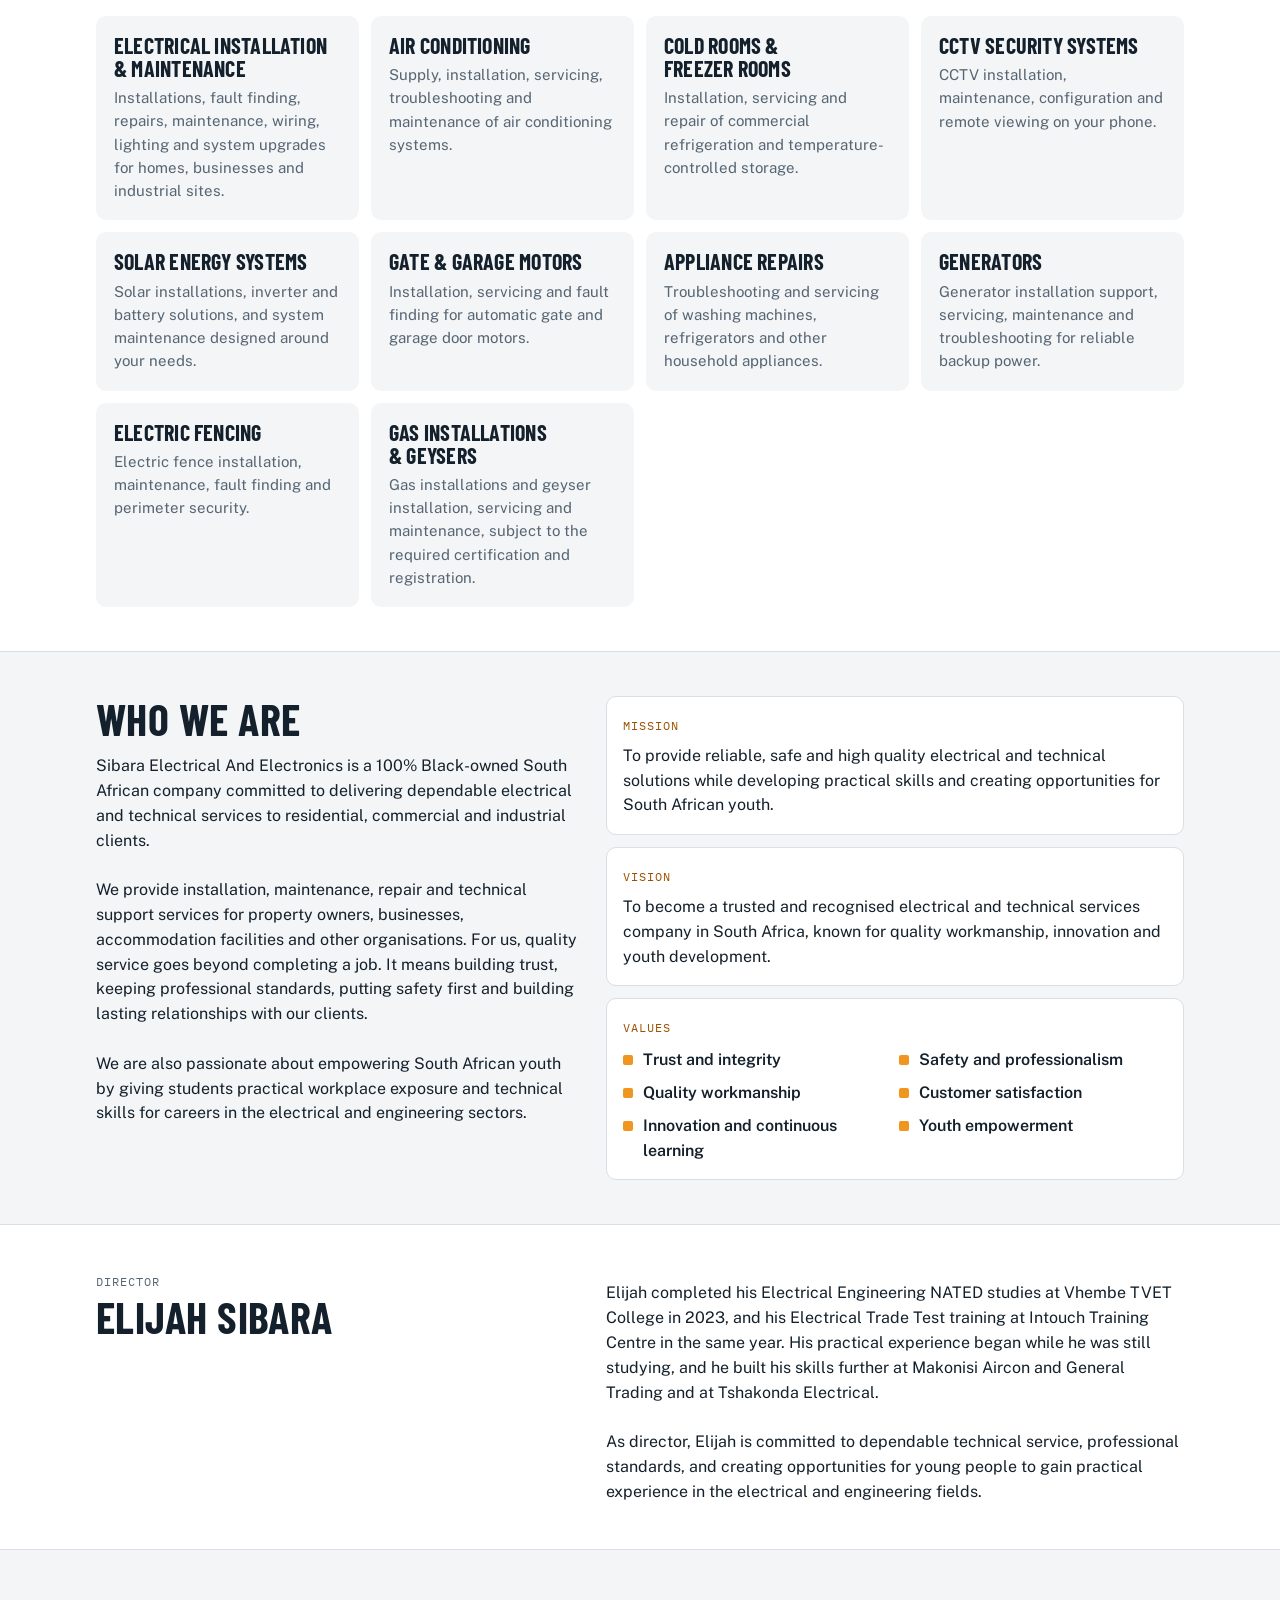
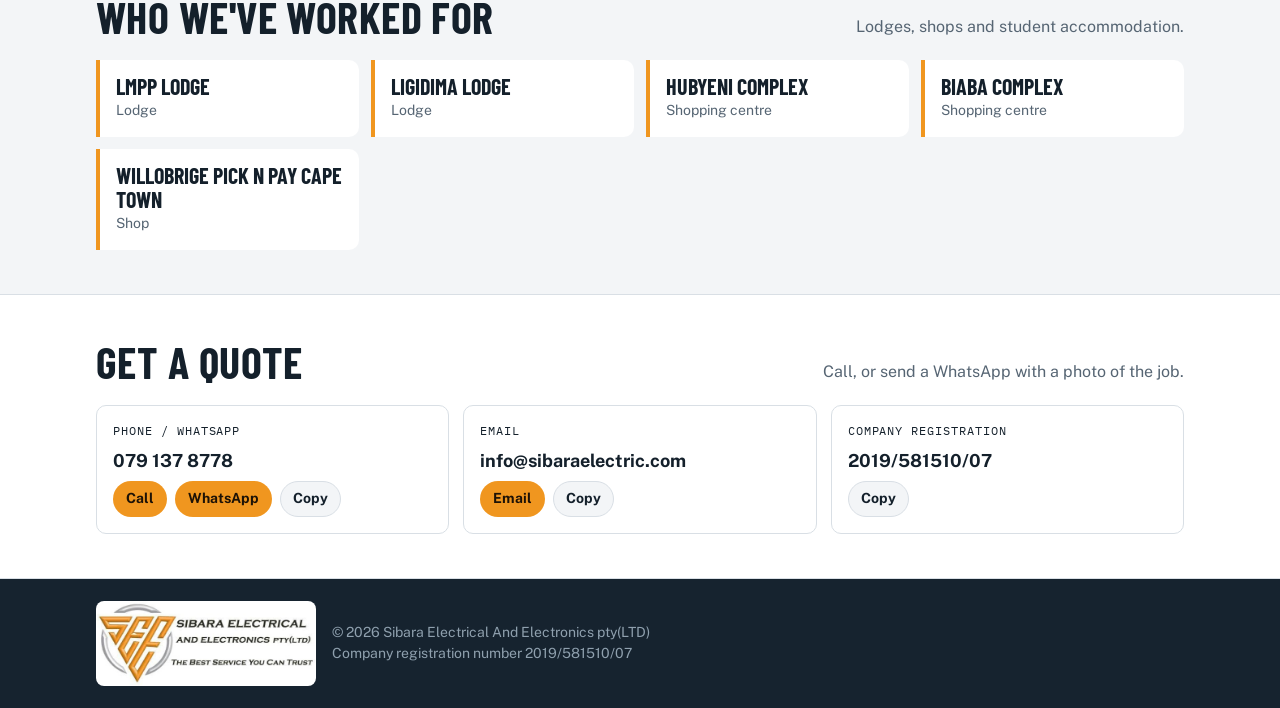
==== commit eaed8ae5: "Add a visitor counter (owner page at #visitors, own visits not counted) Co-Authored-By: Claude Opus " ====
--- a/index.html
+++ b/index.html
@@ -122,5 +122,6 @@
   <div class="nav-lb"><button class="btn btn-ghost" id="lb-prev">‹ Previous</button><button class="btn btn-ghost" id="lb-next">Next ›</button></div>
 </div>
 <script src="site.js"></script>
+<script src="visitors.js" defer></script>
 </body>
 </html>
